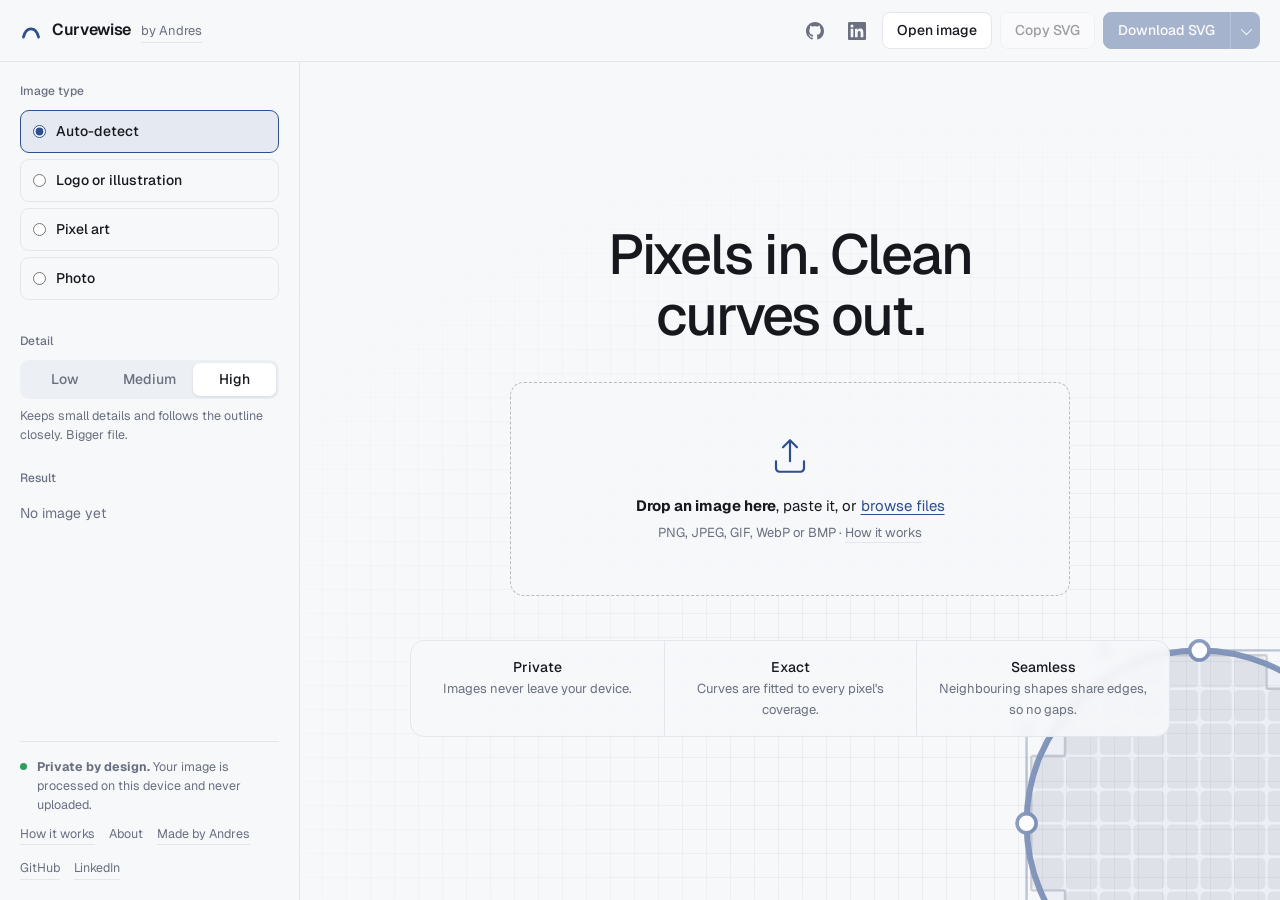
==== curvewise/index.html @ 80d8c53b "Curvewise: faster segmentation on images with many small regions Co-Authored-By: Claude Opus 5.5 <no" ====
<!doctype html>
<html lang="en">
  <head>
    <meta charset="UTF-8" />
    <meta name="viewport" content="width=device-width, initial-scale=1" />
    <title>Curvewise: free image to SVG converter that runs in your browser</title>
    <meta name="description" content="Convert PNG, JPG and other images to clean SVG vectors for free. Curvewise traces logos, icons, pixel art and photos on your device, with no upload and no sign-up." />
    <link rel="canonical" href="https://0010aor.github.io/curvewise/" />
    <meta name="theme-color" content="#2f4e8c" />
    <meta property="og:type" content="website" />
    <meta property="og:site_name" content="Curvewise" />
    <meta property="og:title" content="Curvewise: free image to SVG converter" />
    <meta property="og:description" content="Turn PNG and JPG images into clean SVG vectors, privately in your browser." />
    <meta property="og:url" content="https://0010aor.github.io/curvewise/" />
    <meta property="og:image" content="https://0010aor.github.io/curvewise/og.png" />
    <meta property="og:image:width" content="1200" />
    <meta property="og:image:height" content="630" />
    <meta name="twitter:card" content="summary_large_image" />
    <script type="application/ld+json">
      {
        "@context": "https://schema.org",
        "@type": "WebApplication",
        "name": "Curvewise",
        "url": "https://0010aor.github.io/curvewise/",
        "description": "Free image to SVG converter. Traces logos, icons, pixel art and photos into vector shapes on your device.",
        "applicationCategory": "DesignApplication",
        "operatingSystem": "Any",
        "browserRequirements": "Requires a modern browser with WebAssembly",
        "offers": { "@type": "Offer", "price": "0", "priceCurrency": "USD" },
        "creator": { "@type": "Person", "name": "Andres", "url": "https://0010aor.github.io/" }
      }
    </script>
    <link rel="icon" href="data:image/svg+xml,%3Csvg xmlns='http://www.w3.org/2000/svg' viewBox='0 0 32 32'%3E%3Cpath d='M5 25C9 9 23 9 27 25' fill='none' stroke='%232f4e8c' stroke-width='4' stroke-linecap='round'/%3E%3C/svg%3E" />
    <link rel="manifest" href="./manifest.webmanifest" />
    <link rel="apple-touch-icon" href="./icon-192.png" />
    <link rel="preconnect" href="https://fonts.googleapis.com" />
    <link rel="preconnect" href="https://fonts.gstatic.com" crossorigin />
    <link href="https://fonts.googleapis.com/css2?family=Geist:wght@400;500;600&display=swap" rel="stylesheet" />
    <script>
      if (!matchMedia('(prefers-reduced-motion: reduce)').matches) document.documentElement.classList.add('motion')
    </script>
    <script type="module" crossorigin src="./assets/main-BJcy21cO.js"></script>
    <link rel="modulepreload" crossorigin href="./assets/motion-CpNFR_lh.js">
    <link rel="stylesheet" crossorigin href="./assets/main-BuIXQfgX.css">
  </head>
  <body>
    <div class="job-line" id="jobLine" aria-hidden="true"></div>

    <header class="topbar">
      <div class="brand">
        <svg class="mark" viewBox="0 0 32 32" aria-hidden="true"><path d="M5 25C9 9 23 9 27 25" /></svg>
        <span class="brand-name">Curvewise</span>
        <a class="byline underline" href="https://0010aor.github.io/" target="_blank" rel="noopener">by Andres</a>
      </div>
      <div class="actions">
        <a class="icon-link" href="https://github.com/0010aor" target="_blank" rel="noopener" aria-label="Andres on GitHub" title="Andres on GitHub">
          <svg viewBox="0 0 16 16" aria-hidden="true"><path d="M8 0C3.58 0 0 3.58 0 8c0 3.54 2.29 6.53 5.47 7.59.4.07.55-.17.55-.38 0-.19-.01-.82-.01-1.49-2.01.37-2.53-.49-2.69-.94-.09-.23-.48-.94-.82-1.13-.28-.15-.68-.52-.01-.53.63-.01 1.08.58 1.23.82.72 1.21 1.87.87 2.33.66.07-.52.28-.87.51-1.07-1.78-.2-3.64-.89-3.64-3.95 0-.87.31-1.59.82-2.15-.08-.2-.36-1.02.08-2.12 0 0 .67-.21 2.2.82.64-.18 1.32-.27 2-.27.68 0 1.36.09 2 .27 1.53-1.04 2.2-.82 2.2-.82.44 1.1.16 1.92.08 2.12.51.56.82 1.27.82 2.15 0 3.07-1.87 3.75-3.65 3.95.29.25.54.73.54 1.48 0 1.07-.01 1.93-.01 2.2 0 .21.15.46.55.38A8.01 8.01 0 0 0 16 8c0-4.42-3.58-8-8-8Z" /></svg>
        </a>
<a class="icon-link" href="https://www.linkedin.com/in/0010aor/" target="_blank" rel="noopener" aria-label="Andres on LinkedIn" title="Andres on LinkedIn">
          <svg viewBox="0 0 24 24" aria-hidden="true"><path d="M20.45 20.45h-3.56v-5.57c0-1.33-.02-3.04-1.85-3.04-1.85 0-2.14 1.45-2.14 2.94v5.67H9.35V9h3.41v1.56h.05c.48-.9 1.64-1.85 3.37-1.85 3.6 0 4.27 2.37 4.27 5.46v6.28ZM5.34 7.43a2.06 2.06 0 1 1 0-4.13 2.06 2.06 0 0 1 0 4.13ZM7.12 20.45H3.56V9h3.56v11.45ZM22.22 0H1.77C.79 0 0 .77 0 1.73v20.54C0 23.23.79 24 1.77 24h20.45c.98 0 1.78-.77 1.78-1.73V1.73C24 .77 23.2 0 22.22 0Z" /></svg>
        </a>
        <label class="button">
          <input id="file" type="file" accept="image/*" class="visually-hidden" />
          Open image
        </label>
        <button id="copy" class="button" disabled>Copy SVG</button>
        <div class="split-button" id="downloadGroup">
          <button id="download" class="button primary" disabled>Download SVG</button>
          <button id="downloadMore" class="button primary more" disabled aria-label="More download options" aria-haspopup="menu" aria-expanded="false"></button>
          <ul class="menu" id="downloadMenu" role="menu" aria-label="Download options" hidden></ul>
        </div>
      </div>
    </header>

    <main class="layout">
      <section class="viewer" id="viewer" aria-label="Preview">
        <div class="drop" id="drop">
          <div class="backdrop" aria-hidden="true"><div class="grid"></div><svg class="demo" id="demo" viewBox="0 0 240 200"></svg></div>
          <div class="hero">
            <div class="hero-copy">
              <h1 class="headline split" data-split style="--d: 120ms">Pixels in. Clean curves out.</h1>
              <div class="drop-card fade" style="--d: 550ms">
                <svg viewBox="0 0 48 48" aria-hidden="true"><path d="M24 6v24m0-24-8 8m8-8 8 8M8 30v8a4 4 0 0 0 4 4h24a4 4 0 0 0 4-4v-8" /></svg>
                <p><strong>Drop an image here</strong>, paste it, or <label class="link">browse files<input id="file2" type="file" accept="image/*" class="visually-hidden" /></label></p>
                <p class="hint">PNG, JPEG, GIF, WebP or BMP · <a class="underline" href="./learn.html">How it works</a></p>
              </div>
            </div>
          </div>
          <ul class="features">
            <li class="fade" style="--d: 850ms"><b>Private</b><span>Images never leave your device.</span></li>
            <li class="fade" style="--d: 950ms"><b>Exact</b><span>Curves are fitted to every pixel's coverage.</span></li>
            <li class="fade" style="--d: 1050ms"><b>Seamless</b><span>Neighbouring shapes share edges, so no gaps.</span></li>
          </ul>
          <p class="usage" id="usage" aria-live="polite" hidden></p>
        </div>
        <div class="canvas" id="canvas" hidden>
          <div class="content" id="content">
            <img id="original" alt="Original image" draggable="false" />
            <img id="vector" alt="Vector result" draggable="false" />
          </div>
          <div
            class="split-handle"
            id="handle"
            role="slider"
            tabindex="0"
            aria-label="Compare original and vector"
            aria-valuemin="0"
            aria-valuemax="100"
            aria-valuenow="50"
          ><span></span></div>
          <div class="tag left" id="tagLeft">Original</div>
          <div class="tag right" id="tagRight">Vector</div>
          <div class="job" id="job" hidden>
            <div class="job-row">
              <span id="jobLabel">Starting…</span>
              <span id="jobPercent">0%</span>
            </div>
            <div class="bar" role="progressbar" aria-labelledby="jobLabel" id="bar" aria-valuemin="0" aria-valuemax="100" aria-valuenow="0"><span id="barFill"></span></div>
            <div class="job-row">
              <span class="hint" id="jobElapsed"></span>
              <button class="button small" id="cancel">Cancel</button>
            </div>
          </div>
        </div>
        <div class="toolbar" id="toolbar" hidden>
          <div class="segmented small" id="view" role="group" aria-label="View">
            <button data-value="split" title="Drag the handle to compare">Compare</button>
            <button data-value="original" title="Show only the original image">Original</button>
            <button data-value="vector" title="Show only the vector result">Vector</button>
          </div>
          <div class="zoom">
            <button class="button small" id="zoomOut" aria-label="Zoom out" title="Zoom out">−</button>
            <button class="button small" id="zoomFit" title="Fit to screen">Fit</button>
            <button class="button small" id="zoomIn" aria-label="Zoom in" title="Zoom in">+</button>
            <span id="zoomLabel" aria-live="polite">100%</span>
          </div>
        </div>
      </section>

      <aside class="panel" aria-label="Settings">
        <fieldset class="group stagger" style="--i: 0">
          <legend>Image type</legend>
          <div class="tiles" id="imageType">
            <label class="tile">
              <input type="radio" name="imageType" value="auto" checked aria-describedby="tipAuto" />
              <span>Auto-detect</span>
              <span class="tip" id="tipAuto">Let Curvewise choose. Works for most images.</span>
            </label>
            <label class="tile">
              <input type="radio" name="imageType" value="logo_aa" aria-describedby="tipLogo" />
              <span>Logo or illustration</span>
              <span class="tip" id="tipLogo">Flat colours with smooth edges: logos, icons, clip art, drawings.</span>
            </label>
            <label class="tile">
              <input type="radio" name="imageType" value="logo" aria-describedby="tipPixel" />
              <span>Pixel art</span>
              <span class="tip" id="tipPixel">Hard, jagged pixel edges with no blending: pixel art, simple screenshots, 1-bit scans.</span>
            </label>
            <label class="tile">
              <input type="radio" name="imageType" value="photo" aria-describedby="tipPhoto" />
              <span>Photo</span>
              <span class="tip" id="tipPhoto">Photographs and gradients. The result is a poster-like set of colour patches.</span>
            </label>
          </div>
          <p class="hint" id="detected" aria-live="polite"></p>
        </fieldset>

        <fieldset class="group stagger" style="--i: 1">
          <legend>Detail</legend>
          <div class="segmented" id="quality" role="radiogroup" aria-describedby="qualityHint">
            <label><input type="radio" name="quality" value="0" />Low</label>
            <label><input type="radio" name="quality" value="1" />Medium</label>
            <label><input type="radio" name="quality" value="2" checked />High</label>
          </div>
          <p class="hint" id="qualityHint"></p>
        </fieldset>

        <div class="group reveal" id="colorsGroup" hidden>
          <h2 id="colorsLabel">Colours</h2>
          <div class="picker" id="colorPicker">
            <button
              type="button"
              class="picker-button"
              id="colorsButton"
              aria-haspopup="listbox"
              aria-expanded="false"
              aria-labelledby="colorsLabel colorsButton"
              aria-describedby="colorsHint"
            ></button>
            <ul class="picker-list" id="colorsList" role="listbox" aria-labelledby="colorsLabel" tabindex="-1" hidden></ul>
          </div>
          <p class="hint" id="colorsHint"></p>
        </div>

        <section class="group stagger" style="--i: 2" aria-live="polite">
          <h2>Result</h2>
          <dl id="stats" class="stats"><dt>No image yet</dt><dd></dd></dl>
          <div class="error-box" id="errorBox" hidden>
            <p id="errorText"></p>
            <button class="button small" id="copyError">Copy error details</button>
          </div>
        </section>

        <footer class="privacy stagger" style="--i: 3">
          <p class="private"><span class="dot"></span><span><strong>Private by design.</strong> Your image is processed on this device and never uploaded.</span></p>
          <p class="credits">
            <a class="underline" href="./learn.html">How it works</a>
            <button class="link-button underline" id="aboutOpen">About</button>
            <a class="underline" href="https://0010aor.github.io/" target="_blank" rel="noopener">Made by Andres</a>
            <a class="underline" href="https://github.com/0010aor" target="_blank" rel="noopener">GitHub</a>
            <a class="underline" href="https://www.linkedin.com/in/0010aor/" target="_blank" rel="noopener">LinkedIn</a>
          </p>
        </footer>
      </aside>
    </main>

    <dialog id="about" aria-labelledby="aboutTitle">
      <h2 id="aboutTitle">About Curvewise</h2>
      <h3>Privacy</h3>
      <p>
        Curvewise runs entirely in your browser. Images you open are decoded and converted on your device;
        your image is never sent to a server, stored, or shared. To see how much the tool is used, we count page visits and
        finished conversions anonymously, without cookies or personal data. Error details are only shared if you copy and
        send them yourself.
      </p>
      <h3>Tips</h3>
      <ul>
        <li>Use the largest, cleanest version of your image you have. Blurry or heavily compressed images give lumpier shapes.</li>
        <li>If small specks appear, lower the detail. If thin parts disappear, raise it.</li>
        <li>For a logo with a known number of colours, pick that number under Colours.</li>
      </ul>
      <h3>Made by</h3>
      <p>
        <a class="underline" href="https://0010aor.github.io/" target="_blank" rel="noopener">Andres</a>, backend and platform engineer.
        More on <a class="underline" href="https://github.com/0010aor" target="_blank" rel="noopener">GitHub</a> and
        <a class="underline" href="https://www.linkedin.com/in/0010aor/" target="_blank" rel="noopener">LinkedIn</a>.
      </p>
      <p class="hint">© 2026 Andres. All rights reserved.</p>
      <form method="dialog"><button class="button primary">Close</button></form>
    </dialog>

  </body>
</html>
---- curvewise/assets/main-BuIXQfgX.css ----
:root{--ease:cubic-bezier(.16, 1, .3, 1);--bg:#f7f8fa;--panel:#fff;--ink:#16181d;--muted:#6a7080;--rule:#e3e6eb;--hover:#eceff4;--accent:#2f4e8c;--accent-ink:#fff;--accent-soft:color-mix(in srgb, var(--accent) 9%, transparent);--live:#2e9e5b;--canvas:#eef0f4;--checker:#e2e5ea;--danger:#b4322f;--danger-soft:#fbeeee;--shadow:0 1px 2px #16181d0d, 0 12px 32px -12px #16181d2e;--focus:0 0 0 3px color-mix(in srgb, var(--accent) 35%, transparent);--lightningcss-light:initial;--lightningcss-dark: ;color-scheme:light}@media (prefers-color-scheme:dark){:root{--bg:#101216;--panel:#14161b;--ink:#eceef2;--muted:#8e95a3;--rule:#23262d;--hover:#1a1d23;--accent:#8fa9e0;--accent-ink:#0f1115;--live:#3dbb6f;--canvas:#0c0d10;--checker:#15171c;--danger:#ff8a85;--danger-soft:#331b1b;--shadow:0 1px 2px #00000080, 0 16px 40px -16px #0009;--lightningcss-light: ;--lightningcss-dark:initial;color-scheme:dark}}[hidden]{display:none!important}*{box-sizing:border-box}html,body{height:100%;margin:0}body{background:var(--bg);color:var(--ink);-webkit-font-smoothing:antialiased;flex-direction:column;font:400 14px/1.5 Geist,ui-sans-serif,system-ui,-apple-system,Segoe UI,sans-serif;display:flex}a{color:inherit;text-decoration:none}.visually-hidden,.sr-only{clip-path:inset(50%);white-space:nowrap;width:1px;height:1px;position:absolute;overflow:hidden}:focus-visible{box-shadow:var(--focus);border-radius:6px;outline:none}.job-line{z-index:60;background:var(--accent);transform-origin:0;height:2px;transform:scaleX(var(--p,0));opacity:0;transition:transform .3s var(--ease), opacity .4s var(--ease);pointer-events:none;position:fixed;top:0;left:0;right:0}.job-line.on{opacity:1}.topbar{border-bottom:1px solid var(--rule);flex-wrap:wrap;justify-content:space-between;align-items:center;gap:12px;padding:12px 20px;display:flex}.brand{align-items:baseline;gap:10px;display:flex}.mark{fill:none;width:22px;height:22px;stroke:var(--accent);stroke-width:4px;stroke-linecap:round;align-self:center}html.motion .mark path{stroke-dasharray:40;stroke-dashoffset:40px;animation:draw 1.4s var(--ease) .2s forwards}@keyframes draw{to{stroke-dashoffset:0}}.brand-name{letter-spacing:-.02em;font-size:16px;font-weight:600}.byline{color:var(--muted);font-size:13px}.underline{background:linear-gradient(var(--accent), var(--accent)) 0 100% / 0 1px no-repeat, linear-gradient(var(--rule), var(--rule)) 0 100% / 100% 1px no-repeat;transition:background-size .5s var(--ease), color .3s;padding-bottom:2px}.underline:hover{color:var(--accent);background-size:100% 1px,100% 1px}.actions{flex-wrap:wrap;align-items:center;gap:8px;display:flex}.icon-link{width:34px;height:34px;color:var(--muted);border-radius:8px;place-items:center;transition:color .3s,background .3s;display:grid}.icon-link:hover{color:var(--ink);background:var(--hover)}.icon-link svg{fill:currentColor;width:18px;height:18px}.button{appearance:none;border:1px solid var(--rule);background:var(--panel);color:var(--ink);font:inherit;cursor:pointer;white-space:nowrap;transition:border-color .3s var(--ease), background .3s var(--ease), transform .4s var(--ease);border-radius:8px;padding:7px 14px;font-weight:500}.button:hover:not(:disabled){border-color:color-mix(in srgb, var(--accent) 60%, var(--rule))}.button:active:not(:disabled){transform:scale(.97)}.button:disabled{opacity:.4;cursor:default}.button.primary{background:var(--accent);border-color:var(--accent);color:var(--accent-ink)}.button.small{padding:3px 10px}label.button:focus-within{box-shadow:var(--focus)}.layout{flex:1;grid-template-columns:300px 1fr;grid-template-areas:"panel viewer";min-height:0;display:grid}.panel{border-right:1px solid var(--rule);flex-direction:column;grid-area:panel;gap:24px;padding:20px;display:flex;overflow-y:auto}html.motion .stagger,html.motion .reveal{opacity:0;animation:rise .9s var(--ease) forwards;animation-delay:calc(.15s + var(--i,0) * 90ms);transform:translateY(8px)}html.motion .reveal{animation-delay:0s}@keyframes rise{to{opacity:1;transform:none}}.viewer{flex-direction:column;grid-area:viewer;min-width:0;min-height:0;display:flex;position:relative}.group{border:0;min-width:0;margin:0;padding:0}.group legend,.group h2{color:var(--muted);margin:0 0 10px;padding:0;font-size:12px;font-weight:500}.tiles{grid-template-columns:1fr;grid-auto-rows:1fr;gap:6px;display:grid}.tile{border:1px solid var(--rule);cursor:pointer;transition:border-color .35s var(--ease), background .35s var(--ease);border-radius:9px;align-items:center;gap:10px;padding:10px 12px;font-weight:500;display:flex;position:relative}.tile span:not(.tip){transition:transform .6s var(--ease)}.tile:hover{background:var(--hover)}.tile:hover span:not(.tip){transform:translate(3px)}.tile input{accent-color:var(--accent);flex:none;margin:0}.tile:has(input:checked){border-color:var(--accent);background:var(--accent-soft)}.tile:has(input:focus-visible){box-shadow:var(--focus)}.tip{clip-path:inset(50%);width:1px;height:1px;position:absolute;overflow:hidden}.floating-tip{z-index:50;background:var(--ink);max-width:260px;color:var(--bg);box-shadow:var(--shadow);pointer-events:none;animation:tip-in .35s var(--ease);border-radius:8px;padding:8px 11px;font-size:12.5px;line-height:1.45;position:fixed}@keyframes tip-in{0%{opacity:0;transform:translate(-4px)}}.segmented{background:var(--hover);border-radius:9px;gap:2px;padding:3px;display:flex}.segmented button,.segmented label{appearance:none;color:var(--muted);font:inherit;cursor:pointer;text-align:center;transition:color .3s, background .3s var(--ease), box-shadow .3s var(--ease);background:0 0;border:0;border-radius:7px;flex:1;padding:6px 4px;font-weight:500}.segmented input{opacity:0;pointer-events:none;position:absolute}.segmented button[aria-pressed=true]{background:var(--panel);color:var(--ink);box-shadow:0 1px 3px #16181d1a}.segmented label:has(input:checked){background:var(--panel);color:var(--ink);box-shadow:0 1px 3px #16181d1a}.segmented label:has(input:focus-visible){box-shadow:var(--focus)}.segmented.small button{padding:3px 10px}.hint{color:var(--muted);margin:8px 0 0;font-size:12.5px}.split-button{display:flex;position:relative}.split-button .button:first-child{border-radius:8px 0 0 8px}.split-button .more{border-left:1px solid color-mix(in srgb, var(--accent-ink) 25%, transparent);border-radius:0 8px 8px 0;padding:7px 10px}.split-button .more:after{content:"";border-bottom:1.5px solid;border-right:1.5px solid;width:7px;height:7px;display:block;transform:rotate(45deg)translateY(-2px)}.menu{z-index:40;border:1px solid var(--rule);background:var(--panel);width:300px;box-shadow:var(--shadow);animation:drop-open .35s var(--ease);border-radius:10px;margin:0;padding:4px;list-style:none;position:absolute;top:calc(100% + 6px);right:0}.menu li{cursor:pointer;border-radius:7px;gap:2px;padding:8px 10px;display:grid}.menu li:hover,.menu li:focus{background:var(--hover);outline:none}.menu b{font-weight:500}.menu span{color:var(--muted);font-size:12.5px}.picker{position:relative}.picker-button,.picker-list li{justify-content:space-between;align-items:center;gap:10px;width:100%;display:flex}.picker-button{appearance:none;border:1px solid var(--rule);background:var(--panel);color:var(--ink);font:inherit;cursor:pointer;text-align:left;transition:border-color .3s var(--ease);border-radius:9px;padding:8px 10px}.picker-button:hover{border-color:color-mix(in srgb, var(--accent) 60%, var(--rule))}.picker-button:after{content:"";border-right:1.5px solid var(--muted);border-bottom:1.5px solid var(--muted);width:7px;height:7px;transition:transform .4s var(--ease);flex:none;transform:rotate(45deg)translateY(-2px)}.picker-button[aria-expanded=true]:after{transform:rotate(-135deg)translate(-2px,-1px)}.picker-list{z-index:30;border:1px solid var(--rule);background:var(--panel);max-height:320px;box-shadow:var(--shadow);transform-origin:top;animation:drop-open .35s var(--ease);border-radius:10px;margin:0;padding:4px;list-style:none;position:absolute;top:calc(100% + 6px);left:0;right:0;overflow-y:auto}@keyframes drop-open{0%{opacity:0;transform:translateY(-4px)scaleY(.96)}}.picker-list li{cursor:pointer;border-radius:7px;padding:6px 8px;transition:background .2s}.picker-list li:hover{background:var(--hover)}.picker-list li[aria-selected=true]{background:var(--accent-soft);font-weight:600}.picker-list li.active{outline:1.5px solid var(--accent);outline-offset:-1.5px}.option-label{white-space:nowrap}.swatches{flex-wrap:wrap;justify-content:flex-end;gap:2px;min-width:0;display:flex}.swatch{background-image:linear-gradient(var(--c), var(--c)), conic-gradient(#ccc 25%, #fff 0 50%, #ccc 0 75%, #fff 0);background-size:100% 100%,8px 8px;border-radius:3px;width:14px;height:14px;box-shadow:inset 0 0 0 1px #7f7f7f66}html.motion .picker-list .swatch,html.motion .picker-button .swatch{animation:pop .5s var(--ease) backwards}.swatch:nth-child(2){animation-delay:30ms}.swatch:nth-child(3){animation-delay:60ms}.swatch:nth-child(4){animation-delay:90ms}.swatch:nth-child(5){animation-delay:.12s}.swatch:nth-child(6){animation-delay:.15s}.swatch:nth-child(n+7){animation-delay:.18s}@keyframes pop{0%{opacity:0;transform:scale(.4)}}.swatch-more{color:var(--muted);font-size:12px}.stats{grid-template-columns:auto 1fr;margin:0;display:grid}.stats dt,.stats dd{border-top:1px solid var(--rule);padding:6px 0}.stats dt:first-of-type,.stats dd:first-of-type{border-top:0}.stats dt{color:var(--muted)}.stats dd{text-align:right;font-variant-numeric:tabular-nums;margin:0}html.motion .stats.fresh dt,html.motion .stats.fresh dd{animation:rise .7s var(--ease) backwards}.error-box{background:var(--danger-soft);color:var(--danger);border-radius:10px;margin-top:12px;padding:10px 12px}.error-box p{margin:0 0 8px}.privacy{border-top:1px solid var(--rule);color:var(--muted);gap:10px;margin-top:auto;padding-top:16px;font-size:12.5px;display:grid}.privacy p{margin:0}.private{align-items:baseline;gap:10px;display:flex}.dot{background:var(--live);width:7px;height:7px;box-shadow:0 0 0 0 color-mix(in srgb, var(--live) 55%, transparent);border-radius:50%;flex:none;display:inline-block;transform:translateY(-1px)}html.motion .dot{animation:pulse 2.4s var(--ease) infinite}@keyframes pulse{70%,to{box-shadow:0 0 0 .5rem color-mix(in srgb, var(--live) 0%, transparent)}}.credits{flex-wrap:wrap;gap:14px;display:flex}.link-button{appearance:none;font:inherit;color:inherit;cursor:pointer;background:0 0;border:0;padding:0 0 2px}.drop{isolation:isolate;text-align:center;flex-direction:column;flex:1;justify-content:center;align-items:center;gap:44px;padding:40px clamp(20px,5vw,64px);display:flex;position:relative;overflow:hidden auto}.hero{flex-direction:column;align-items:center;max-width:640px;display:flex;position:relative}.eyebrow{color:var(--muted);align-items:center;gap:8px;margin:0 0 18px;font-size:13px;display:inline-flex}.headline{letter-spacing:-.035em;text-wrap:balance;margin:0;font-size:clamp(32px,4.6vw,56px);font-weight:500;line-height:1.08}.intro{max-width:34rem;color:var(--muted);margin:18px 0 0;font-size:16px;line-height:1.6}.split .w{vertical-align:top;margin-bottom:-.12em;padding-bottom:.12em;display:inline-block;overflow:hidden}.split .w>span{display:inline-block}html.motion .split .w>span{transform-origin:0 100%;transition:transform 1.2s var(--ease);transition-delay:calc(var(--d,0s) + var(--i) * 55ms);transform:translateY(115%)rotate(4deg)}html.motion .split.in .w>span{transform:none}html.motion .fade{opacity:0;transition:opacity 1s var(--ease), transform 1s var(--ease);transition-delay:var(--d,0s);transform:translateY(10px)}html.motion .fade.in{opacity:1;transform:none}.drop-card{background:color-mix(in srgb, var(--bg) 90%, transparent);-webkit-backdrop-filter:blur(4px);backdrop-filter:blur(4px);border:1.5px dashed color-mix(in srgb, var(--muted) 45%, transparent);width:min(560px,100%);transition:border-color .4s var(--ease), background .4s var(--ease), transform .6s var(--ease);border-radius:14px;margin:36px auto 0;padding:52px 32px}.drop-card p{margin:6px 0 0;font-size:15px}.drop-card .hint{font-size:13px}.drop-card svg{fill:none;width:42px;height:42px;stroke:var(--accent);stroke-width:2.5px;stroke-linecap:round;stroke-linejoin:round;transition:transform .6s var(--ease);margin-bottom:6px}.drop-card:hover svg,.drop.over .drop-card svg{transform:translateY(-3px)}.drop.over .drop-card{border-color:var(--accent);background:var(--accent-soft);transform:scale(1.015)}.link{color:var(--accent);cursor:pointer;text-underline-offset:3px;text-decoration:underline}.link:focus-within{box-shadow:var(--focus)}.backdrop{z-index:-1;pointer-events:none;position:absolute;inset:0;overflow:hidden}.grid{background-image:linear-gradient(color-mix(in srgb, var(--muted) 7%, transparent) 1px, transparent 1px), linear-gradient(90deg, color-mix(in srgb, var(--muted) 7%, transparent) 1px, transparent 1px);background-position:50%;background-size:24px 24px;position:absolute;inset:0;-webkit-mask-image:radial-gradient(120% 100% at 75% 80%,#000 25%,#0000 85%);mask-image:radial-gradient(120% 100% at 75% 80%,#000 25%,#0000 85%)}html.motion .grid{opacity:0;animation:2.6s .2s forwards grid-in,40s linear infinite grid-drift}@keyframes grid-in{to{opacity:1}}@keyframes grid-drift{to{background-position:calc(50% + 24px) calc(50% + 24px)}}.demo{opacity:.6;width:max(360px,min(46vw,64vh,760px));height:auto;position:absolute;bottom:0;right:0;translate:36% 34%;-webkit-mask-image:radial-gradient(circle,#000 45%,#0000 75%);mask-image:radial-gradient(circle,#000 45%,#0000 75%)}html.motion .demo{opacity:0;animation:2.4s .6s forwards backdrop-in}@keyframes backdrop-in{to{opacity:.6}}.demo .px{fill:var(--muted);opacity:.18;transform-box:fill-box;transform-origin:50%}.demo .stairs{fill:none;stroke:var(--muted);stroke-width:1px;opacity:.55}.demo .curve{fill:var(--accent-soft);stroke:var(--accent);stroke-width:2.5px;stroke-linecap:round}.demo .handle{stroke:var(--accent);stroke-width:1px;opacity:.6}.demo .node{fill:var(--panel);stroke:var(--accent);stroke-width:1.5px}html.motion .demo .px{animation:px-cycle 7s var(--ease) infinite;animation-delay:calc(var(--k) * 12ms)}html.motion .demo .stairs{animation:stairs-cycle 7s var(--ease) infinite}html.motion .demo .curve{stroke-dasharray:460;animation:curve-cycle 7s var(--ease) infinite}html.motion .demo .handle,html.motion .demo .node{animation:nodes-cycle 7s var(--ease) infinite}@keyframes px-cycle{0%{opacity:0;transform:scale(.6)}10%,45%{opacity:.18;transform:none}60%,to{opacity:0;transform:none}}@keyframes stairs-cycle{0%,12%{opacity:0}20%,50%{opacity:.55}62%,to{opacity:0}}@keyframes curve-cycle{0%,25%{stroke-dashoffset:460px;fill-opacity:0;opacity:1}50%{stroke-dashoffset:0;fill-opacity:0}62%,92%{stroke-dashoffset:0;fill-opacity:1;opacity:1}to{stroke-dashoffset:0;fill-opacity:0;opacity:0}}@keyframes nodes-cycle{0%,48%{opacity:0}56%,88%{opacity:1}to{opacity:0}}.features{border:1px solid var(--rule);background:color-mix(in srgb, var(--bg) 90%, transparent);-webkit-backdrop-filter:blur(4px);backdrop-filter:blur(4px);border-radius:14px;grid-template-columns:repeat(3,minmax(0,1fr));width:min(760px,100%);margin:0;padding:0;list-style:none;display:grid;position:relative}.features li{padding:16px 18px}.features li+li{border-left:1px solid var(--rule)}.features b{font-weight:500;display:block}.features span{color:var(--muted);font-size:13px}.usage{color:var(--muted);font-variant-numeric:tabular-nums;margin:-20px 0 0;font-size:13px}.usage b{color:var(--ink);font-weight:500}html.motion .usage{animation:rise .9s var(--ease)}.canvas{cursor:grab;background-color:var(--canvas);background-image:conic-gradient(var(--checker) 25%, transparent 0 50%, var(--checker) 0 75%, transparent 0);touch-action:none;background-size:20px 20px;flex:1;position:relative;overflow:hidden}html.motion .canvas{animation:rise .8s var(--ease)}.canvas.panning{cursor:grabbing}.content{transform-origin:0 0;position:absolute;top:0;left:0}.content img{-webkit-user-select:none;user-select:none;width:100%;height:100%;position:absolute;top:0;left:0}#original{image-rendering:pixelated}html.motion #vector.wipe{animation:wipe 1.1s var(--ease)}@keyframes wipe{0%{opacity:0;filter:blur(6px)}}.split-handle{cursor:ew-resize;touch-action:none;justify-content:center;width:28px;margin-left:-14px;display:flex;position:absolute;top:0;bottom:0}.split-handle span{background:var(--accent);width:1.5px;box-shadow:0 0 0 1px #ffffff80}.split-handle span:after{content:"";background:var(--accent);width:26px;height:26px;box-shadow:var(--shadow);transition:transform .4s var(--ease);border:2px solid #fff;border-radius:50%;margin:-13px 0 0 -13px;position:absolute;top:50%;left:50%}.split-handle:hover span:after,.split-handle:focus-visible span:after{transform:scale(1.12)}.tag{-webkit-backdrop-filter:blur(6px);backdrop-filter:blur(6px);color:#fff;pointer-events:none;background:#10121699;border-radius:6px;padding:3px 9px;font-size:12px;position:absolute;top:12px}.tag.left{left:12px}.tag.right{right:12px}.job{background:var(--panel);border:1px solid var(--rule);width:min(360px,100% - 32px);box-shadow:var(--shadow);border-radius:12px;gap:8px;padding:12px 14px;display:grid;position:absolute;bottom:18px;left:50%;translate:-50%}html.motion .job{animation:rise .5s var(--ease)}.job-row{justify-content:space-between;align-items:center;gap:12px;display:flex}.job-row .hint{margin:0}#jobPercent{font-variant-numeric:tabular-nums;color:var(--muted)}.bar{background:var(--hover);border-radius:2px;height:4px;overflow:hidden}.bar span{background:var(--accent);width:0;height:100%;transition:width .3s var(--ease);border-radius:2px;display:block}.toolbar{border-top:1px solid var(--rule);flex-wrap:wrap;justify-content:space-between;align-items:center;gap:12px;padding:8px 14px;display:flex}.zoom{align-items:center;gap:6px;display:flex}#zoomLabel{text-align:right;min-width:48px;color:var(--muted);font-variant-numeric:tabular-nums}dialog{border:1px solid var(--rule);background:var(--panel);max-width:min(520px,100% - 32px);color:var(--ink);box-shadow:var(--shadow);border-radius:14px;padding:22px 24px}dialog[open]{animation:rise .5s var(--ease)}dialog::backdrop{-webkit-backdrop-filter:blur(2px);backdrop-filter:blur(2px);background:#10121673}dialog h2{letter-spacing:-.02em;margin:0 0 8px;font-size:18px;font-weight:600}dialog h3{margin:18px 0 4px;font-size:14px;font-weight:500}dialog p,dialog ul{color:var(--muted);margin:0}dialog form{text-align:right;margin-top:20px}@media (prefers-reduced-motion:reduce){*{transition:none!important;animation:none!important}}@media (max-width:760px){.demo{width:110vw;top:0;bottom:auto;translate:38% -22%}body{height:auto;min-height:100%}.layout{grid-template-columns:1fr;grid-template-areas:"viewer""panel"}.viewer,.canvas{min-height:62vh}.drop{padding:28px 18px}.features{grid-template-columns:1fr}.features li+li{border-left:0;border-top:1px solid var(--rule)}.panel{border-right:0;border-top:1px solid var(--rule);overflow:visible}.actions{width:100%}.actions .button{text-align:center;flex:1}}
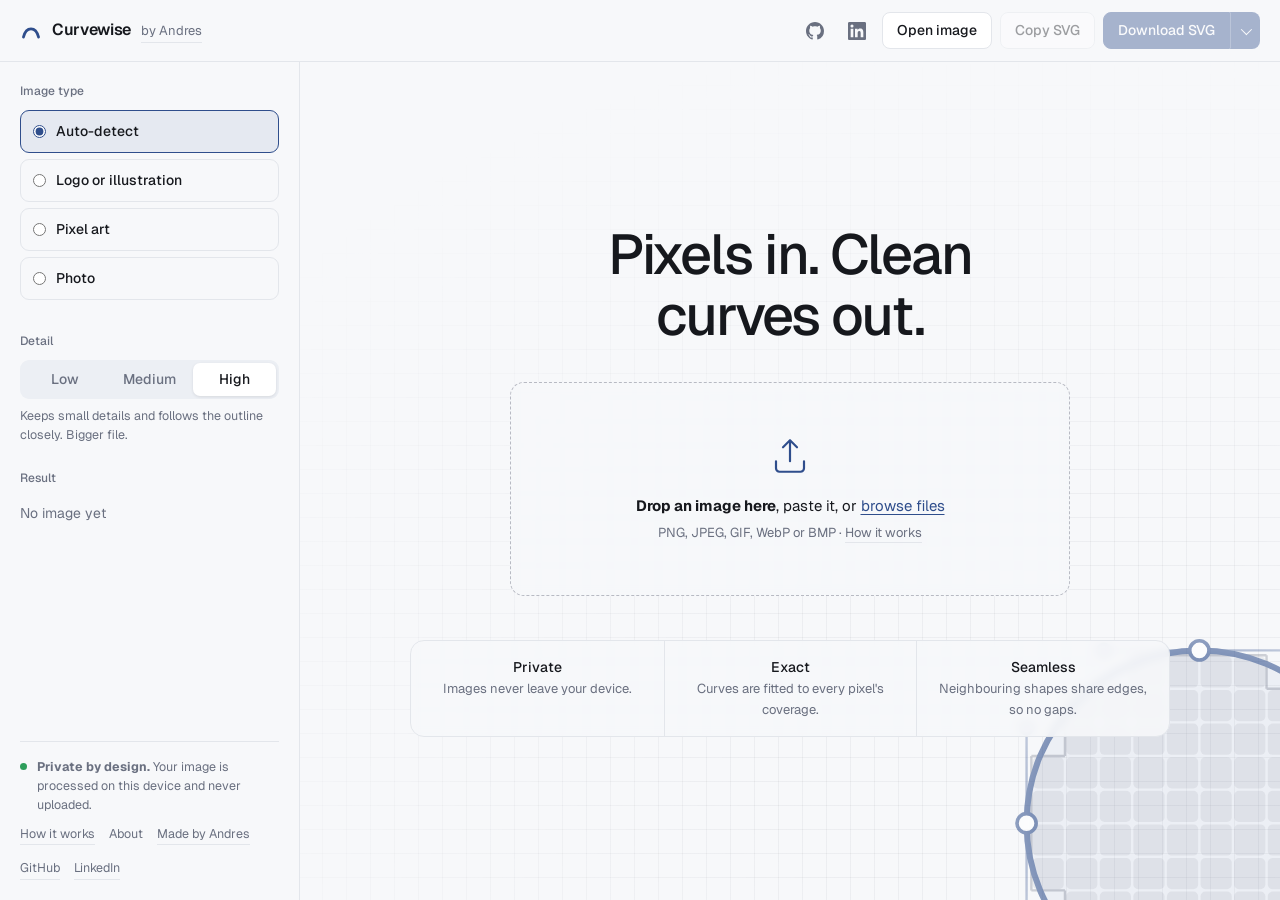
==== commit b1a53134: "Curvewise: deploy d02ca4d" ====
--- a/curvewise/index.html
+++ b/curvewise/index.html
@@ -39,7 +39,7 @@
     <script>
       if (!matchMedia('(prefers-reduced-motion: reduce)').matches) document.documentElement.classList.add('motion')
     </script>
-    <script type="module" crossorigin src="./assets/main-BJcy21cO.js"></script>
+    <script type="module" crossorigin src="./assets/main-DEZq8a0p.js"></script>
     <link rel="modulepreload" crossorigin href="./assets/motion-CpNFR_lh.js">
     <link rel="stylesheet" crossorigin href="./assets/main-BuIXQfgX.css">
   </head>
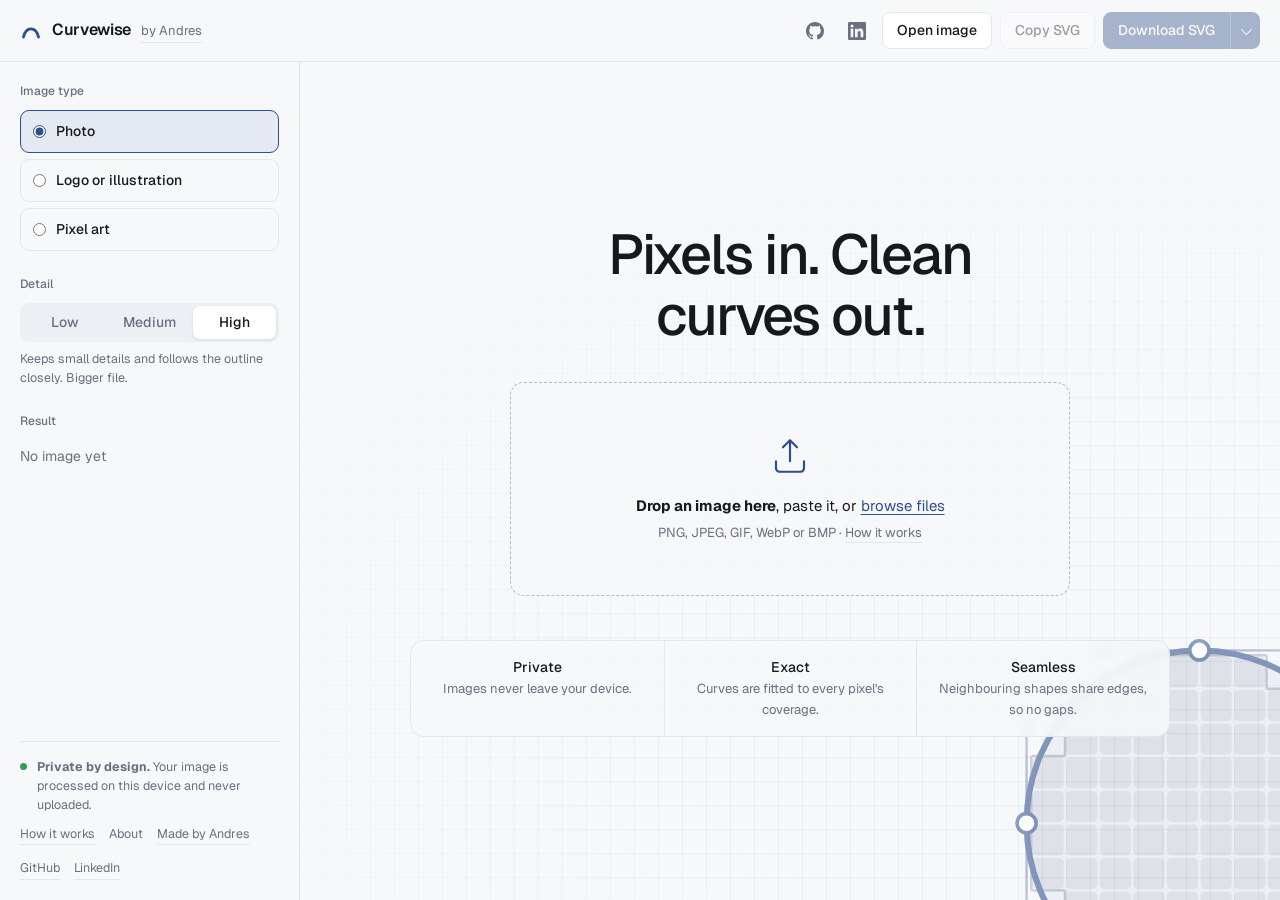
==== commit 2fb41319: "Curvewise: deploy cb2dea2" ====
--- a/curvewise/index.html
+++ b/curvewise/index.html
@@ -39,7 +39,7 @@
     <script>
       if (!matchMedia('(prefers-reduced-motion: reduce)').matches) document.documentElement.classList.add('motion')
     </script>
-    <script type="module" crossorigin src="./assets/main-DEZq8a0p.js"></script>
+    <script type="module" crossorigin src="./assets/main-DOTXnqzJ.js"></script>
     <link rel="modulepreload" crossorigin href="./assets/motion-CpNFR_lh.js">
     <link rel="stylesheet" crossorigin href="./assets/main-BuIXQfgX.css">
   </head>
@@ -142,9 +142,9 @@
           <legend>Image type</legend>
           <div class="tiles" id="imageType">
             <label class="tile">
-              <input type="radio" name="imageType" value="auto" checked aria-describedby="tipAuto" />
-              <span>Auto-detect</span>
-              <span class="tip" id="tipAuto">Let Curvewise choose. Works for most images.</span>
+              <input type="radio" name="imageType" value="photo" checked aria-describedby="tipPhoto" />
+              <span>Photo</span>
+              <span class="tip" id="tipPhoto">Photographs and gradients. The result is a poster-like set of colour patches.</span>
             </label>
             <label class="tile">
               <input type="radio" name="imageType" value="logo_aa" aria-describedby="tipLogo" />
@@ -156,13 +156,7 @@
               <span>Pixel art</span>
               <span class="tip" id="tipPixel">Hard, jagged pixel edges with no blending: pixel art, simple screenshots, 1-bit scans.</span>
             </label>
-            <label class="tile">
-              <input type="radio" name="imageType" value="photo" aria-describedby="tipPhoto" />
-              <span>Photo</span>
-              <span class="tip" id="tipPhoto">Photographs and gradients. The result is a poster-like set of colour patches.</span>
-            </label>
-          </div>
-          <p class="hint" id="detected" aria-live="polite"></p>
+          </div>
         </fieldset>
 
         <fieldset class="group stagger" style="--i: 1">
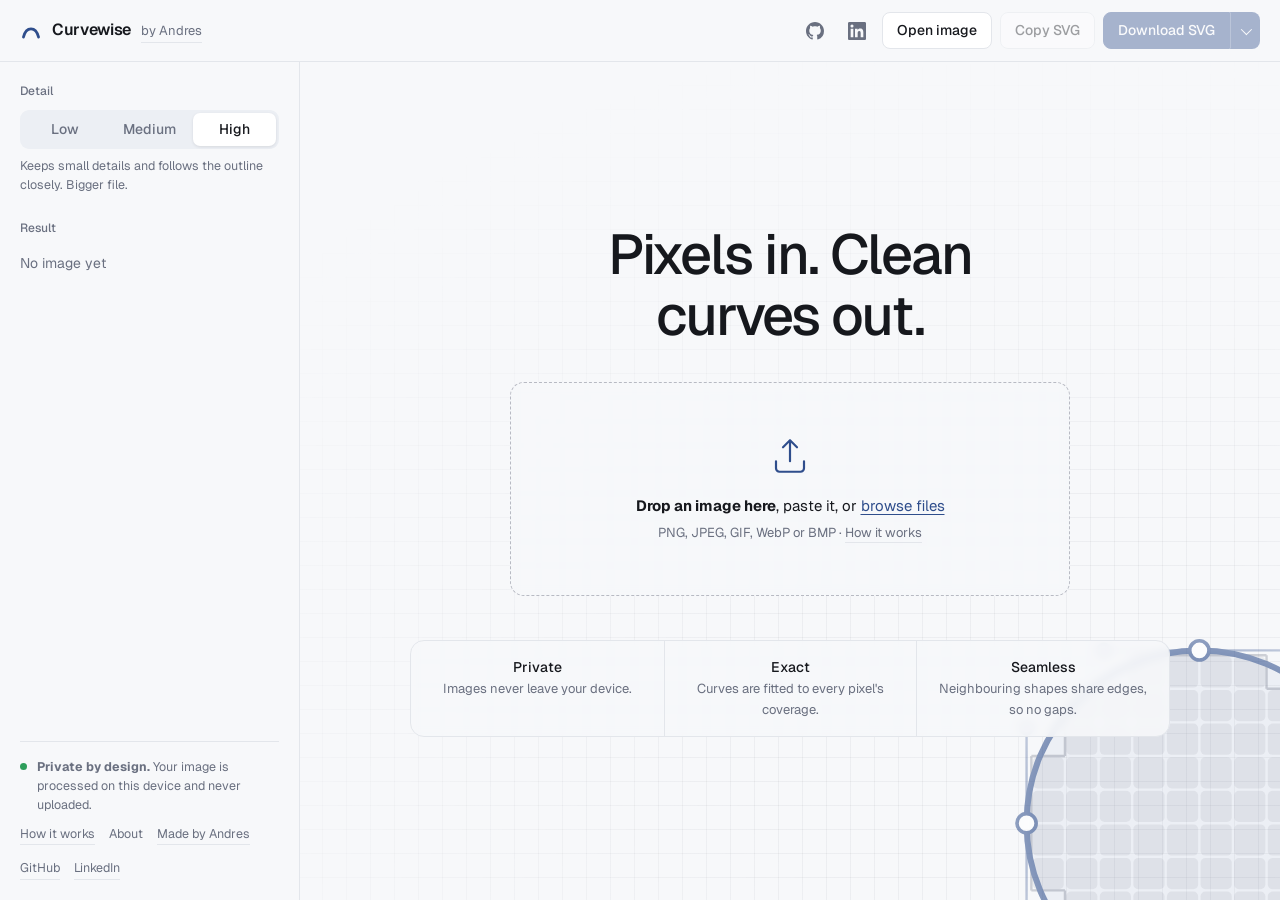
==== commit 5d721b82: "Curvewise: deploy 0c9dcfb" ====
--- a/curvewise/index.html
+++ b/curvewise/index.html
@@ -138,27 +138,6 @@
       </section>
 
       <aside class="panel" aria-label="Settings">
-        <fieldset class="group stagger" style="--i: 0">
-          <legend>Image type</legend>
-          <div class="tiles" id="imageType">
-            <label class="tile">
-              <input type="radio" name="imageType" value="photo" checked aria-describedby="tipPhoto" />
-              <span>Photo</span>
-              <span class="tip" id="tipPhoto">Photographs and gradients. The result is a poster-like set of colour patches.</span>
-            </label>
-            <label class="tile">
-              <input type="radio" name="imageType" value="logo_aa" aria-describedby="tipLogo" />
-              <span>Logo or illustration</span>
-              <span class="tip" id="tipLogo">Flat colours with smooth edges: logos, icons, clip art, drawings.</span>
-            </label>
-            <label class="tile">
-              <input type="radio" name="imageType" value="logo" aria-describedby="tipPixel" />
-              <span>Pixel art</span>
-              <span class="tip" id="tipPixel">Hard, jagged pixel edges with no blending: pixel art, simple screenshots, 1-bit scans.</span>
-            </label>
-          </div>
-        </fieldset>
-
         <fieldset class="group stagger" style="--i: 1">
           <legend>Detail</legend>
           <div class="segmented" id="quality" role="radiogroup" aria-describedby="qualityHint">
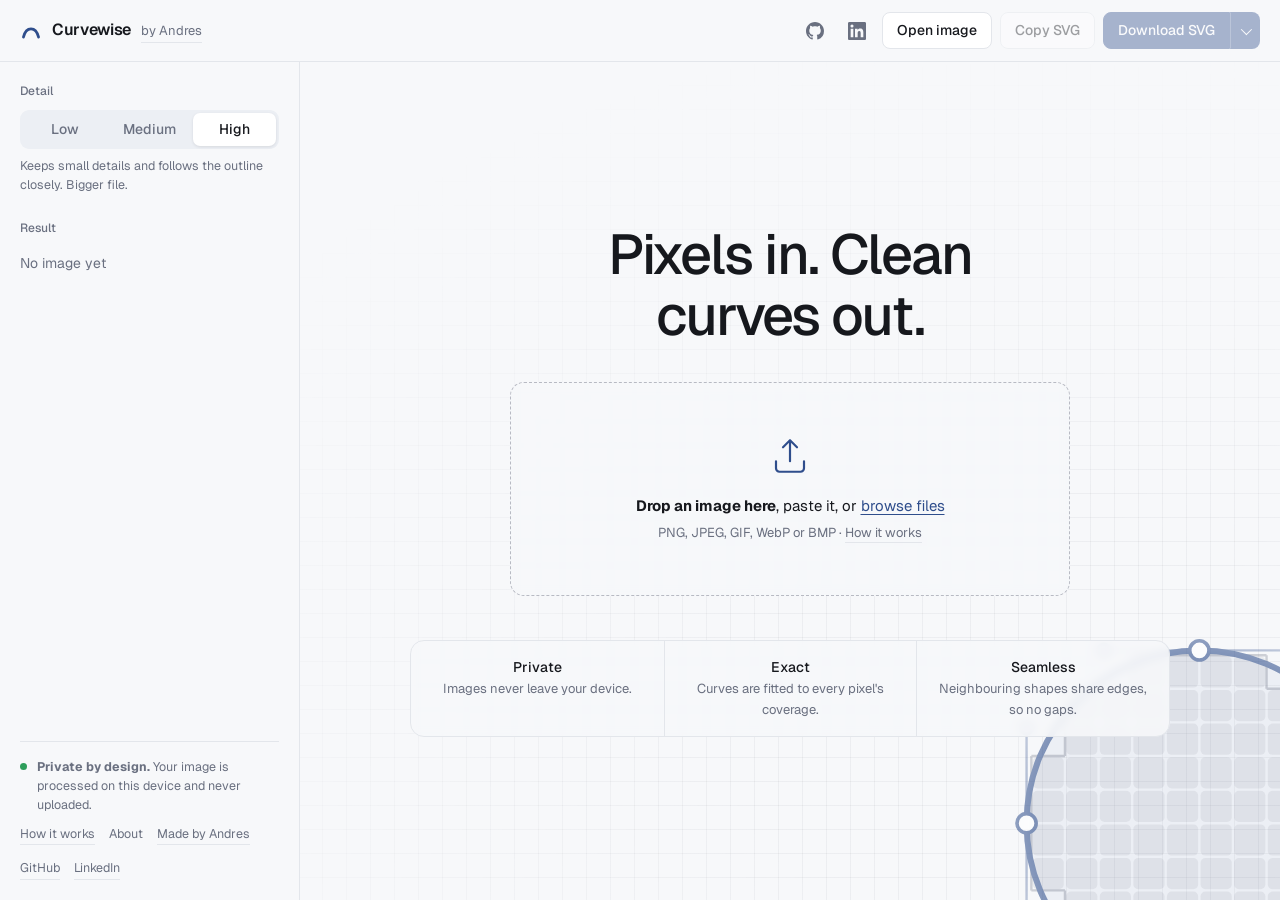
==== commit 5f68ff1a: "Curvewise: deploy 0c8a350" ====
--- a/curvewise/index.html
+++ b/curvewise/index.html
@@ -39,9 +39,9 @@
     <script>
       if (!matchMedia('(prefers-reduced-motion: reduce)').matches) document.documentElement.classList.add('motion')
     </script>
-    <script type="module" crossorigin src="./assets/main-DOTXnqzJ.js"></script>
+    <script type="module" crossorigin src="./assets/main-BPB36OIg.js"></script>
     <link rel="modulepreload" crossorigin href="./assets/motion-CpNFR_lh.js">
-    <link rel="stylesheet" crossorigin href="./assets/main-BuIXQfgX.css">
+    <link rel="stylesheet" crossorigin href="./assets/main-CWFYL4Lv.css">
   </head>
   <body>
     <div class="job-line" id="jobLine" aria-hidden="true"></div>
--- a/curvewise/assets/main-CWFYL4Lv.css
+++ b/curvewise/assets/main-CWFYL4Lv.css
@@ -0,0 +1 @@
+:root{--ease:cubic-bezier(.16, 1, .3, 1);--bg:#f7f8fa;--panel:#fff;--ink:#16181d;--muted:#6a7080;--rule:#e3e6eb;--hover:#eceff4;--accent:#2f4e8c;--accent-ink:#fff;--accent-soft:color-mix(in srgb, var(--accent) 9%, transparent);--live:#2e9e5b;--canvas:#eef0f4;--checker:#e2e5ea;--danger:#b4322f;--danger-soft:#fbeeee;--shadow:0 1px 2px #16181d0d, 0 12px 32px -12px #16181d2e;--focus:0 0 0 3px color-mix(in srgb, var(--accent) 35%, transparent);--lightningcss-light:initial;--lightningcss-dark: ;color-scheme:light}@media (prefers-color-scheme:dark){:root{--bg:#101216;--panel:#14161b;--ink:#eceef2;--muted:#8e95a3;--rule:#23262d;--hover:#1a1d23;--accent:#8fa9e0;--accent-ink:#0f1115;--live:#3dbb6f;--canvas:#0c0d10;--checker:#15171c;--danger:#ff8a85;--danger-soft:#331b1b;--shadow:0 1px 2px #00000080, 0 16px 40px -16px #0009;--lightningcss-light: ;--lightningcss-dark:initial;color-scheme:dark}}[hidden]{display:none!important}*{box-sizing:border-box}html,body{height:100%;margin:0}body{background:var(--bg);color:var(--ink);-webkit-font-smoothing:antialiased;flex-direction:column;font:400 14px/1.5 Geist,ui-sans-serif,system-ui,-apple-system,Segoe UI,sans-serif;display:flex}a{color:inherit;text-decoration:none}.visually-hidden,.sr-only{clip-path:inset(50%);white-space:nowrap;width:1px;height:1px;position:absolute;overflow:hidden}:focus-visible{box-shadow:var(--focus);border-radius:6px;outline:none}.job-line{z-index:60;background:var(--accent);transform-origin:0;height:2px;transform:scaleX(var(--p,0));opacity:0;transition:transform .3s var(--ease), opacity .4s var(--ease);pointer-events:none;position:fixed;top:0;left:0;right:0}.job-line.on{opacity:1}.topbar{border-bottom:1px solid var(--rule);flex-wrap:wrap;justify-content:space-between;align-items:center;gap:12px;padding:12px 20px;display:flex}.brand{align-items:baseline;gap:10px;display:flex}.mark{fill:none;width:22px;height:22px;stroke:var(--accent);stroke-width:4px;stroke-linecap:round;align-self:center}html.motion .mark path{stroke-dasharray:40;stroke-dashoffset:40px;animation:draw 1.4s var(--ease) .2s forwards}@keyframes draw{to{stroke-dashoffset:0}}.brand-name{letter-spacing:-.02em;font-size:16px;font-weight:600}.byline{color:var(--muted);font-size:13px}.underline{background:linear-gradient(var(--accent), var(--accent)) 0 100% / 0 1px no-repeat, linear-gradient(var(--rule), var(--rule)) 0 100% / 100% 1px no-repeat;transition:background-size .5s var(--ease), color .3s;padding-bottom:2px}.underline:hover{color:var(--accent);background-size:100% 1px,100% 1px}.actions{flex-wrap:wrap;align-items:center;gap:8px;display:flex}.icon-link{width:34px;height:34px;color:var(--muted);border-radius:8px;place-items:center;transition:color .3s,background .3s;display:grid}.icon-link:hover{color:var(--ink);background:var(--hover)}.icon-link svg{fill:currentColor;width:18px;height:18px}.button{appearance:none;border:1px solid var(--rule);background:var(--panel);color:var(--ink);font:inherit;cursor:pointer;white-space:nowrap;transition:border-color .3s var(--ease), background .3s var(--ease), transform .4s var(--ease);border-radius:8px;padding:7px 14px;font-weight:500}.button:hover:not(:disabled){border-color:color-mix(in srgb, var(--accent) 60%, var(--rule))}.button:active:not(:disabled){transform:scale(.97)}.button:disabled{opacity:.4;cursor:default}.button.primary{background:var(--accent);border-color:var(--accent);color:var(--accent-ink)}.button.small{padding:3px 10px}label.button:focus-within{box-shadow:var(--focus)}.layout{flex:1;grid-template-columns:300px 1fr;grid-template-areas:"panel viewer";min-height:0;display:grid}.panel{border-right:1px solid var(--rule);flex-direction:column;grid-area:panel;gap:24px;padding:20px;display:flex;overflow-y:auto}html.motion .stagger,html.motion .reveal{opacity:0;animation:rise .9s var(--ease) forwards;animation-delay:calc(.15s + var(--i,0) * 90ms);transform:translateY(8px)}html.motion .reveal{animation-delay:0s}@keyframes rise{to{opacity:1;transform:none}}.viewer{flex-direction:column;grid-area:viewer;min-width:0;min-height:0;display:flex;position:relative}.group{border:0;min-width:0;margin:0;padding:0}.group legend,.group h2{color:var(--muted);margin:0 0 10px;padding:0;font-size:12px;font-weight:500}.tiles{grid-template-columns:1fr;grid-auto-rows:1fr;gap:6px;display:grid}.tile{border:1px solid var(--rule);cursor:pointer;transition:border-color .35s var(--ease), background .35s var(--ease);border-radius:9px;align-items:center;gap:10px;padding:10px 12px;font-weight:500;display:flex;position:relative}.tile span:not(.tip){transition:transform .6s var(--ease)}.tile:hover{background:var(--hover)}.tile:hover span:not(.tip){transform:translate(3px)}.tile input{accent-color:var(--accent);flex:none;margin:0}.tile:has(input:checked){border-color:var(--accent);background:var(--accent-soft)}.tile:has(input:focus-visible){box-shadow:var(--focus)}.tip{clip-path:inset(50%);width:1px;height:1px;position:absolute;overflow:hidden}.floating-tip{z-index:50;background:var(--ink);max-width:260px;color:var(--bg);box-shadow:var(--shadow);pointer-events:none;animation:tip-in .35s var(--ease);border-radius:8px;padding:8px 11px;font-size:12.5px;line-height:1.45;position:fixed}@keyframes tip-in{0%{opacity:0;transform:translate(-4px)}}.segmented{background:var(--hover);border-radius:9px;gap:2px;padding:3px;display:flex}.segmented button,.segmented label{appearance:none;color:var(--muted);font:inherit;cursor:pointer;text-align:center;transition:color .3s, background .3s var(--ease), box-shadow .3s var(--ease);background:0 0;border:0;border-radius:7px;flex:1;padding:6px 4px;font-weight:500}.segmented input{opacity:0;pointer-events:none;position:absolute}.segmented button[aria-pressed=true]{background:var(--panel);color:var(--ink);box-shadow:0 1px 3px #16181d1a}.segmented label:has(input:checked){background:var(--panel);color:var(--ink);box-shadow:0 1px 3px #16181d1a}.segmented label:has(input:focus-visible){box-shadow:var(--focus)}.segmented.small button{padding:3px 10px}.hint{color:var(--muted);margin:8px 0 0;font-size:12.5px}.split-button{display:flex;position:relative}.split-button .button:first-child{border-radius:8px 0 0 8px}.split-button .more{border-left:1px solid color-mix(in srgb, var(--accent-ink) 25%, transparent);border-radius:0 8px 8px 0;padding:7px 10px}.split-button .more:after{content:"";border-bottom:1.5px solid;border-right:1.5px solid;width:7px;height:7px;display:block;transform:rotate(45deg)translateY(-2px)}.menu{z-index:40;border:1px solid var(--rule);background:var(--panel);width:300px;box-shadow:var(--shadow);animation:drop-open .35s var(--ease);border-radius:10px;margin:0;padding:4px;list-style:none;position:absolute;top:calc(100% + 6px);right:0}.menu li{cursor:pointer;border-radius:7px;gap:2px;padding:8px 10px;display:grid}.menu li:hover,.menu li:focus{background:var(--hover);outline:none}.menu b{font-weight:500}.menu span{color:var(--muted);font-size:12.5px}#colorsGroup{z-index:10;position:relative}.picker{position:relative}.picker-button,.picker-list li{justify-content:space-between;align-items:center;gap:10px;width:100%;display:flex}.picker-button{appearance:none;border:1px solid var(--rule);background:var(--panel);color:var(--ink);font:inherit;cursor:pointer;text-align:left;transition:border-color .3s var(--ease);border-radius:9px;padding:8px 10px}.picker-button:hover{border-color:color-mix(in srgb, var(--accent) 60%, var(--rule))}.picker-button:after{content:"";border-right:1.5px solid var(--muted);border-bottom:1.5px solid var(--muted);width:7px;height:7px;transition:transform .4s var(--ease);flex:none;transform:rotate(45deg)translateY(-2px)}.picker-button[aria-expanded=true]:after{transform:rotate(-135deg)translate(-2px,-1px)}.picker-list{z-index:30;border:1px solid var(--rule);background:var(--panel);max-height:320px;box-shadow:var(--shadow);transform-origin:top;animation:drop-open .35s var(--ease);border-radius:10px;margin:0;padding:4px;list-style:none;position:absolute;top:calc(100% + 6px);left:0;right:0;overflow-y:auto}@keyframes drop-open{0%{opacity:0;transform:translateY(-4px)scaleY(.96)}}.picker-list li{cursor:pointer;border-radius:7px;padding:6px 8px;transition:background .2s}.picker-list li:hover{background:var(--hover)}.picker-list li[aria-selected=true]{background:var(--accent-soft);font-weight:600}.picker-list li.active{outline:1.5px solid var(--accent);outline-offset:-1.5px}.option-label{white-space:nowrap}.swatches{flex-wrap:wrap;justify-content:flex-end;gap:2px;min-width:0;display:flex}.swatch{background-image:linear-gradient(var(--c), var(--c)), conic-gradient(#ccc 25%, #fff 0 50%, #ccc 0 75%, #fff 0);background-size:100% 100%,8px 8px;border-radius:3px;width:14px;height:14px;box-shadow:inset 0 0 0 1px #7f7f7f66}html.motion .picker-list .swatch,html.motion .picker-button .swatch{animation:pop .5s var(--ease) backwards}.swatch:nth-child(2){animation-delay:30ms}.swatch:nth-child(3){animation-delay:60ms}.swatch:nth-child(4){animation-delay:90ms}.swatch:nth-child(5){animation-delay:.12s}.swatch:nth-child(6){animation-delay:.15s}.swatch:nth-child(n+7){animation-delay:.18s}@keyframes pop{0%{opacity:0;transform:scale(.4)}}.swatch-more{color:var(--muted);font-size:12px}.stats{grid-template-columns:auto 1fr;margin:0;display:grid}.stats dt,.stats dd{border-top:1px solid var(--rule);padding:6px 0}.stats dt:first-of-type,.stats dd:first-of-type{border-top:0}.stats dt{color:var(--muted)}.stats dd{text-align:right;font-variant-numeric:tabular-nums;margin:0}html.motion .stats.fresh dt,html.motion .stats.fresh dd{animation:rise .7s var(--ease) backwards}.error-box{background:var(--danger-soft);color:var(--danger);border-radius:10px;margin-top:12px;padding:10px 12px}.error-box p{margin:0 0 8px}.privacy{border-top:1px solid var(--rule);color:var(--muted);gap:10px;margin-top:auto;padding-top:16px;font-size:12.5px;display:grid}.privacy p{margin:0}.private{align-items:baseline;gap:10px;display:flex}.dot{background:var(--live);width:7px;height:7px;box-shadow:0 0 0 0 color-mix(in srgb, var(--live) 55%, transparent);border-radius:50%;flex:none;display:inline-block;transform:translateY(-1px)}html.motion .dot{animation:pulse 2.4s var(--ease) infinite}@keyframes pulse{70%,to{box-shadow:0 0 0 .5rem color-mix(in srgb, var(--live) 0%, transparent)}}.credits{flex-wrap:wrap;gap:14px;display:flex}.link-button{appearance:none;font:inherit;color:inherit;cursor:pointer;background:0 0;border:0;padding:0 0 2px}.drop{isolation:isolate;text-align:center;flex-direction:column;flex:1;justify-content:center;align-items:center;gap:44px;padding:40px clamp(20px,5vw,64px);display:flex;position:relative;overflow:hidden auto}.hero{flex-direction:column;align-items:center;max-width:640px;display:flex;position:relative}.eyebrow{color:var(--muted);align-items:center;gap:8px;margin:0 0 18px;font-size:13px;display:inline-flex}.headline{letter-spacing:-.035em;text-wrap:balance;margin:0;font-size:clamp(32px,4.6vw,56px);font-weight:500;line-height:1.08}.intro{max-width:34rem;color:var(--muted);margin:18px 0 0;font-size:16px;line-height:1.6}.split .w{vertical-align:top;margin-bottom:-.12em;padding-bottom:.12em;display:inline-block;overflow:hidden}.split .w>span{display:inline-block}html.motion .split .w>span{transform-origin:0 100%;transition:transform 1.2s var(--ease);transition-delay:calc(var(--d,0s) + var(--i) * 55ms);transform:translateY(115%)rotate(4deg)}html.motion .split.in .w>span{transform:none}html.motion .fade{opacity:0;transition:opacity 1s var(--ease), transform 1s var(--ease);transition-delay:var(--d,0s);transform:translateY(10px)}html.motion .fade.in{opacity:1;transform:none}.drop-card{background:color-mix(in srgb, var(--bg) 90%, transparent);-webkit-backdrop-filter:blur(4px);backdrop-filter:blur(4px);border:1.5px dashed color-mix(in srgb, var(--muted) 45%, transparent);width:min(560px,100%);transition:border-color .4s var(--ease), background .4s var(--ease), transform .6s var(--ease);border-radius:14px;margin:36px auto 0;padding:52px 32px}.drop-card p{margin:6px 0 0;font-size:15px}.drop-card .hint{font-size:13px}.drop-card svg{fill:none;width:42px;height:42px;stroke:var(--accent);stroke-width:2.5px;stroke-linecap:round;stroke-linejoin:round;transition:transform .6s var(--ease);margin-bottom:6px}.drop-card:hover svg,.drop.over .drop-card svg{transform:translateY(-3px)}.drop.over .drop-card{border-color:var(--accent);background:var(--accent-soft);transform:scale(1.015)}.link{color:var(--accent);cursor:pointer;text-underline-offset:3px;text-decoration:underline}.link:focus-within{box-shadow:var(--focus)}.backdrop{z-index:-1;pointer-events:none;position:absolute;inset:0;overflow:hidden}.grid{background-image:linear-gradient(color-mix(in srgb, var(--muted) 7%, transparent) 1px, transparent 1px), linear-gradient(90deg, color-mix(in srgb, var(--muted) 7%, transparent) 1px, transparent 1px);background-position:50%;background-size:24px 24px;position:absolute;inset:0;-webkit-mask-image:radial-gradient(120% 100% at 75% 80%,#000 25%,#0000 85%);mask-image:radial-gradient(120% 100% at 75% 80%,#000 25%,#0000 85%)}html.motion .grid{opacity:0;animation:2.6s .2s forwards grid-in,40s linear infinite grid-drift}@keyframes grid-in{to{opacity:1}}@keyframes grid-drift{to{background-position:calc(50% + 24px) calc(50% + 24px)}}.demo{opacity:.6;width:max(360px,min(46vw,64vh,760px));height:auto;position:absolute;bottom:0;right:0;translate:36% 34%;-webkit-mask-image:radial-gradient(circle,#000 45%,#0000 75%);mask-image:radial-gradient(circle,#000 45%,#0000 75%)}html.motion .demo{opacity:0;animation:2.4s .6s forwards backdrop-in}@keyframes backdrop-in{to{opacity:.6}}.demo .px{fill:var(--muted);opacity:.18;transform-box:fill-box;transform-origin:50%}.demo .stairs{fill:none;stroke:var(--muted);stroke-width:1px;opacity:.55}.demo .curve{fill:var(--accent-soft);stroke:var(--accent);stroke-width:2.5px;stroke-linecap:round}.demo .handle{stroke:var(--accent);stroke-width:1px;opacity:.6}.demo .node{fill:var(--panel);stroke:var(--accent);stroke-width:1.5px}html.motion .demo .px{animation:px-cycle 7s var(--ease) infinite;animation-delay:calc(var(--k) * 12ms)}html.motion .demo .stairs{animation:stairs-cycle 7s var(--ease) infinite}html.motion .demo .curve{stroke-dasharray:460;animation:curve-cycle 7s var(--ease) infinite}html.motion .demo .handle,html.motion .demo .node{animation:nodes-cycle 7s var(--ease) infinite}@keyframes px-cycle{0%{opacity:0;transform:scale(.6)}10%,45%{opacity:.18;transform:none}60%,to{opacity:0;transform:none}}@keyframes stairs-cycle{0%,12%{opacity:0}20%,50%{opacity:.55}62%,to{opacity:0}}@keyframes curve-cycle{0%,25%{stroke-dashoffset:460px;fill-opacity:0;opacity:1}50%{stroke-dashoffset:0;fill-opacity:0}62%,92%{stroke-dashoffset:0;fill-opacity:1;opacity:1}to{stroke-dashoffset:0;fill-opacity:0;opacity:0}}@keyframes nodes-cycle{0%,48%{opacity:0}56%,88%{opacity:1}to{opacity:0}}.features{border:1px solid var(--rule);background:color-mix(in srgb, var(--bg) 90%, transparent);-webkit-backdrop-filter:blur(4px);backdrop-filter:blur(4px);border-radius:14px;grid-template-columns:repeat(3,minmax(0,1fr));width:min(760px,100%);margin:0;padding:0;list-style:none;display:grid;position:relative}.features li{padding:16px 18px}.features li+li{border-left:1px solid var(--rule)}.features b{font-weight:500;display:block}.features span{color:var(--muted);font-size:13px}.usage{color:var(--muted);font-variant-numeric:tabular-nums;margin:-20px 0 0;font-size:13px}.usage b{color:var(--ink);font-weight:500}html.motion .usage{animation:rise .9s var(--ease)}.canvas{cursor:grab;background-color:var(--canvas);background-image:conic-gradient(var(--checker) 25%, transparent 0 50%, var(--checker) 0 75%, transparent 0);touch-action:none;background-size:20px 20px;flex:1;position:relative;overflow:hidden}html.motion .canvas{animation:rise .8s var(--ease)}.canvas.panning{cursor:grabbing}.content{transform-origin:0 0;position:absolute;top:0;left:0}.content img{-webkit-user-select:none;user-select:none;width:100%;height:100%;position:absolute;top:0;left:0}#original{image-rendering:pixelated}html.motion #vector.wipe{animation:wipe 1.1s var(--ease)}@keyframes wipe{0%{opacity:0;filter:blur(6px)}}.split-handle{cursor:ew-resize;touch-action:none;justify-content:center;width:28px;margin-left:-14px;display:flex;position:absolute;top:0;bottom:0}.split-handle span{background:var(--accent);width:1.5px;box-shadow:0 0 0 1px #ffffff80}.split-handle span:after{content:"";background:var(--accent);width:26px;height:26px;box-shadow:var(--shadow);transition:transform .4s var(--ease);border:2px solid #fff;border-radius:50%;margin:-13px 0 0 -13px;position:absolute;top:50%;left:50%}.split-handle:hover span:after,.split-handle:focus-visible span:after{transform:scale(1.12)}.tag{-webkit-backdrop-filter:blur(6px);backdrop-filter:blur(6px);color:#fff;pointer-events:none;background:#10121699;border-radius:6px;padding:3px 9px;font-size:12px;position:absolute;top:12px}.tag.left{left:12px}.tag.right{right:12px}.job{background:var(--panel);border:1px solid var(--rule);width:min(360px,100% - 32px);box-shadow:var(--shadow);border-radius:12px;gap:8px;padding:12px 14px;display:grid;position:absolute;bottom:18px;left:50%;translate:-50%}html.motion .job{animation:rise .5s var(--ease)}.job-row{justify-content:space-between;align-items:center;gap:12px;display:flex}.job-row .hint{margin:0}#jobPercent{font-variant-numeric:tabular-nums;color:var(--muted)}.bar{background:var(--hover);border-radius:2px;height:4px;overflow:hidden}.bar span{background:var(--accent);width:0;height:100%;transition:width .3s var(--ease);border-radius:2px;display:block}.toolbar{border-top:1px solid var(--rule);flex-wrap:wrap;justify-content:space-between;align-items:center;gap:12px;padding:8px 14px;display:flex}.zoom{align-items:center;gap:6px;display:flex}#zoomLabel{text-align:right;min-width:48px;color:var(--muted);font-variant-numeric:tabular-nums}dialog{border:1px solid var(--rule);background:var(--panel);max-width:min(520px,100% - 32px);color:var(--ink);box-shadow:var(--shadow);border-radius:14px;padding:22px 24px}dialog[open]{animation:rise .5s var(--ease)}dialog::backdrop{-webkit-backdrop-filter:blur(2px);backdrop-filter:blur(2px);background:#10121673}dialog h2{letter-spacing:-.02em;margin:0 0 8px;font-size:18px;font-weight:600}dialog h3{margin:18px 0 4px;font-size:14px;font-weight:500}dialog p,dialog ul{color:var(--muted);margin:0}dialog form{text-align:right;margin-top:20px}@media (prefers-reduced-motion:reduce){*{transition:none!important;animation:none!important}}@media (max-width:760px){.demo{width:110vw;top:0;bottom:auto;translate:38% -22%}body{height:auto;min-height:100%}.layout{grid-template-columns:1fr;grid-template-areas:"viewer""panel"}.viewer,.canvas{min-height:62vh}.drop{padding:28px 18px}.features{grid-template-columns:1fr}.features li+li{border-left:0;border-top:1px solid var(--rule)}.panel{border-right:0;border-top:1px solid var(--rule);overflow:visible}.actions{width:100%}.actions .button{text-align:center;flex:1}}
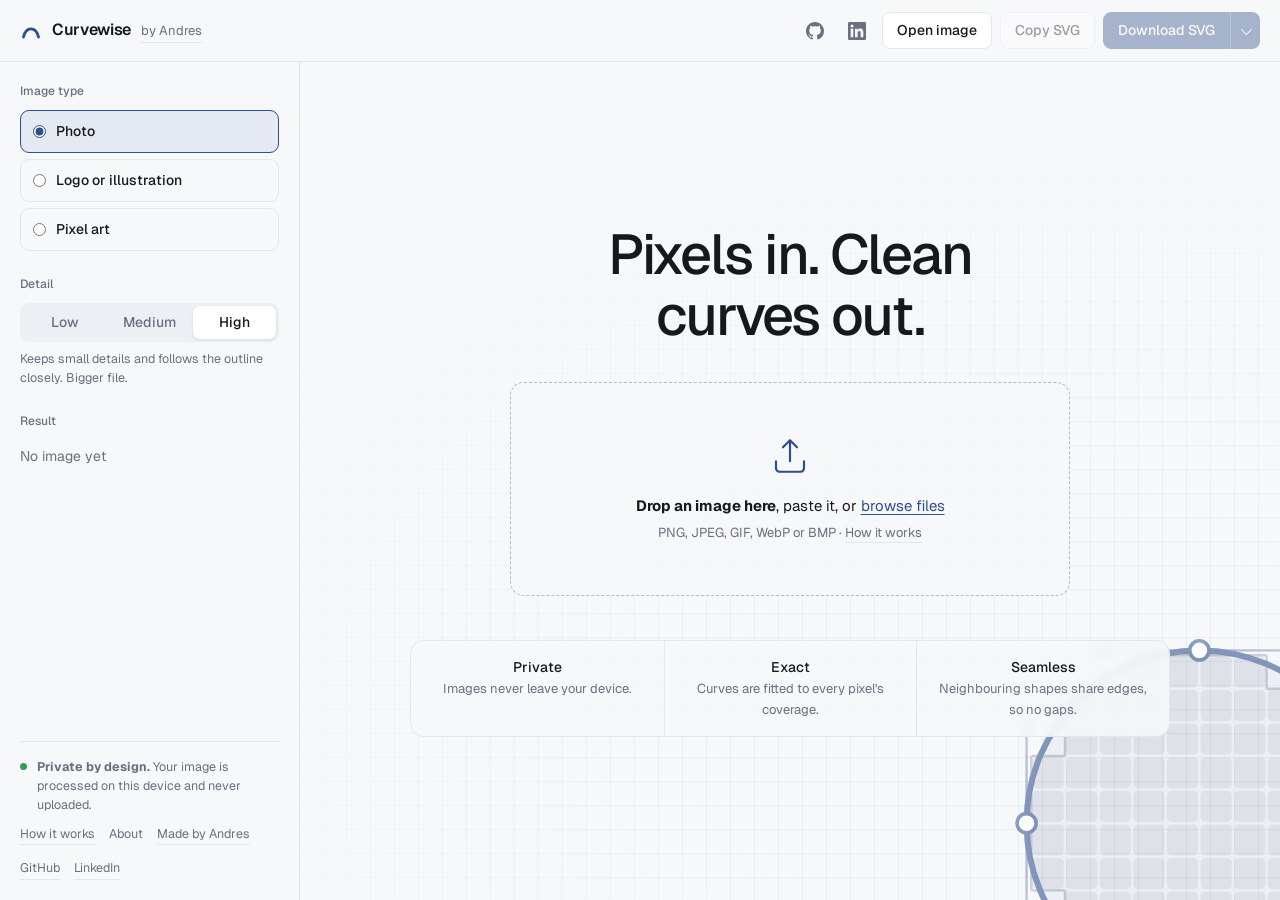
==== commit 53a68efe: "Curvewise: deploy e4a533f" ====
--- a/curvewise/index.html
+++ b/curvewise/index.html
@@ -39,7 +39,7 @@
     <script>
       if (!matchMedia('(prefers-reduced-motion: reduce)').matches) document.documentElement.classList.add('motion')
     </script>
-    <script type="module" crossorigin src="./assets/main-BPB36OIg.js"></script>
+    <script type="module" crossorigin src="./assets/main-BiDWy7X0.js"></script>
     <link rel="modulepreload" crossorigin href="./assets/motion-CpNFR_lh.js">
     <link rel="stylesheet" crossorigin href="./assets/main-CWFYL4Lv.css">
   </head>
@@ -138,6 +138,27 @@
       </section>
 
       <aside class="panel" aria-label="Settings">
+        <fieldset class="group stagger" style="--i: 0">
+          <legend>Image type</legend>
+          <div class="tiles" id="imageType">
+            <label class="tile">
+              <input type="radio" name="imageType" value="photo" checked aria-describedby="tipPhoto" />
+              <span>Photo</span>
+              <span class="tip" id="tipPhoto">Photographs and gradients. The result is a poster-like set of colour patches.</span>
+            </label>
+            <label class="tile">
+              <input type="radio" name="imageType" value="logo_aa" aria-describedby="tipLogo" />
+              <span>Logo or illustration</span>
+              <span class="tip" id="tipLogo">Flat colours with smooth edges: logos, icons, clip art, drawings.</span>
+            </label>
+            <label class="tile">
+              <input type="radio" name="imageType" value="logo" aria-describedby="tipPixel" />
+              <span>Pixel art</span>
+              <span class="tip" id="tipPixel">Hard, jagged pixel edges with no blending: pixel art, simple screenshots, 1-bit scans.</span>
+            </label>
+          </div>
+        </fieldset>
+
         <fieldset class="group stagger" style="--i: 1">
           <legend>Detail</legend>
           <div class="segmented" id="quality" role="radiogroup" aria-describedby="qualityHint">
